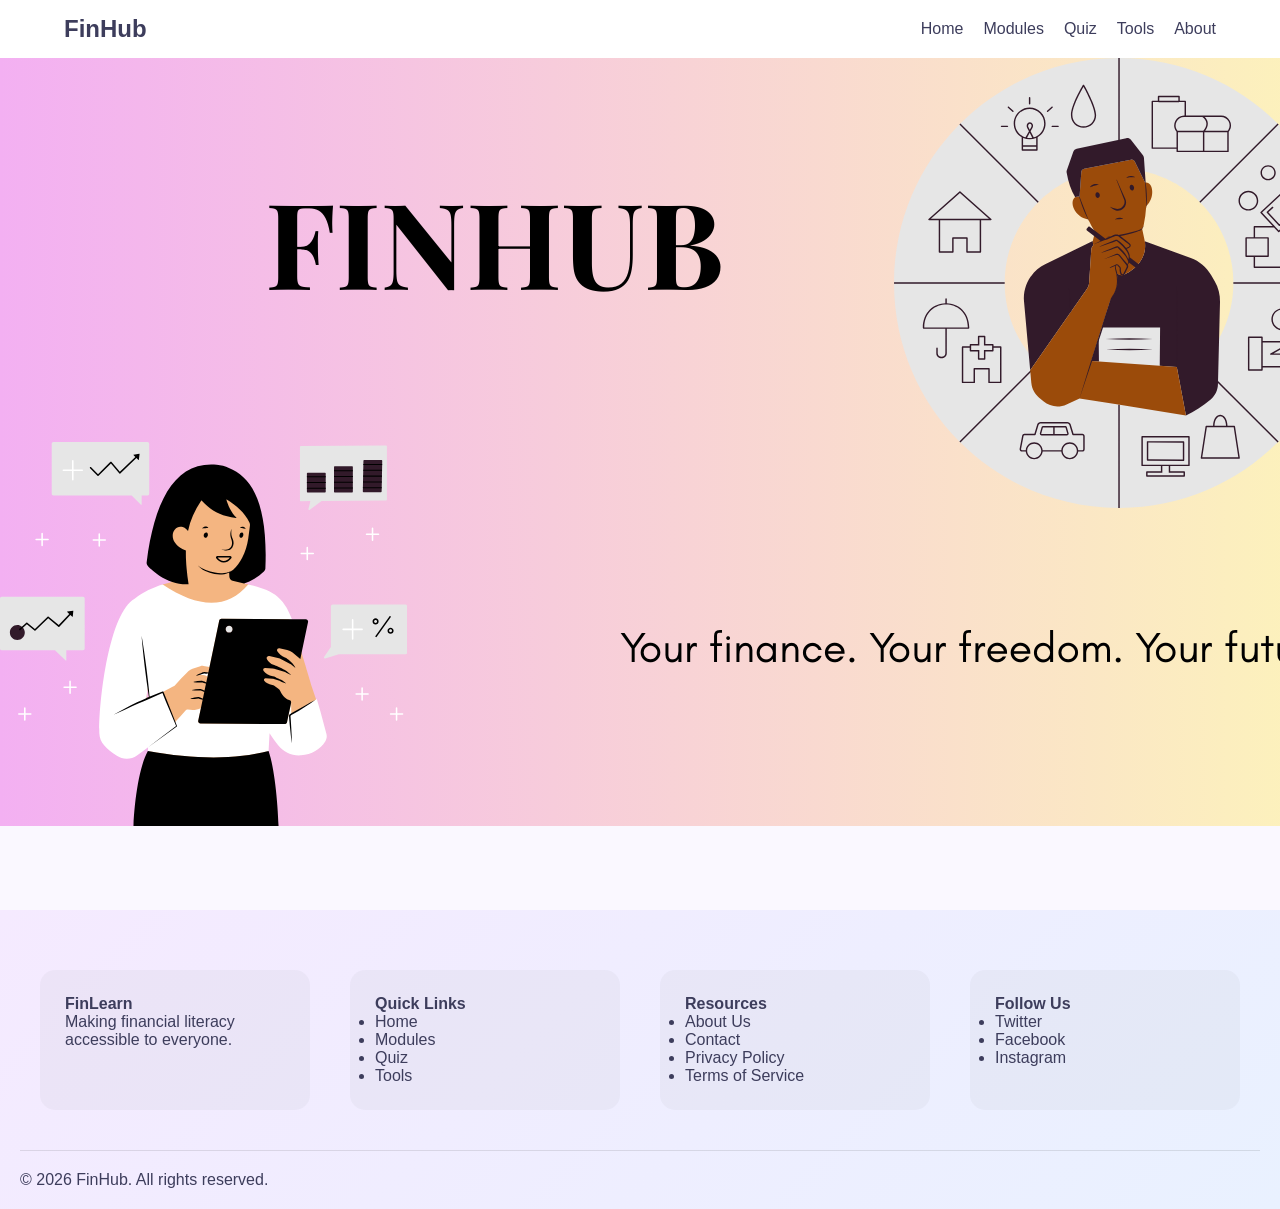
==== index.html @ acd79da4 "All new files" ====
<!doctype html>
<html lang="en">
  <head>
    <meta charset="UTF-8" />
    <meta name="viewport" content="width=device-width, initial-scale=1.0" />
    <title>FinHub</title>
    <link rel="stylesheet" href="styles.css" />
  </head>
  <body>
    <!-- NAVBAR -->
    <nav class="navbar">
      <div class="container">
        <div class="logo">FinHub</div>
        <ul class="nav-links">
          <li><a href="index.html">Home</a></li>
          <li><a href="modules.html">Modules</a></li>
          <li><a href="#">Quiz</a></li>
          <li><a href="#">Tools</a></li>
          <li><a href="about.html">About</a></li>
        </ul>
      </div>
    </nav>

    <!---Header image-->
    <img id="Head" src="FinHub header.png" alt="" />

    <!-- FOOTER -->
    <footer>
      <div class="footer-content">
        <div class="footer-section">
          <h4>FinLearn</h4>
          <p>Making financial literacy accessible to everyone.</p>
        </div>
        <div class="footer-section">
          <h4>Quick Links</h4>
          <ul>
            <li><a href="#">Home</a></li>
            <li><a href="#">Modules</a></li>
            <li><a href="#">Quiz</a></li>
            <li><a href="#">Tools</a></li>
          </ul>
        </div>
        <div class="footer-section">
          <h4>Resources</h4>
          <ul>
            <li><a href="#">About Us</a></li>
            <li><a href="#">Contact</a></li>
            <li><a href="#">Privacy Policy</a></li>
            <li><a href="#">Terms of Service</a></li>
          </ul>
        </div>
        <div class="footer-section">
          <h4>Follow Us</h4>
          <ul>
            <li><a href="#">Twitter</a></li>
            <li><a href="#">Facebook</a></li>
            <li><a href="#">Instagram</a></li>
          </ul>
        </div>
      </div>
      <div class="footer-bottom">
        <p>&copy; 2026 FinHub. All rights reserved.</p>
      </div>
    </footer>

    <script src="script.js"></script>
  </body>
</html>
---- styles.css ----
/* Reset */
* {
  margin: 0;
  padding: 0;
  box-sizing: border-box;
}

/* Base */
body {
  font-family: "Segoe UI", sans-serif;
  background: #faf8ff;
  color: #3d3d5c;
}
p {
  text-align: left;
}

ul {
  text-align: left;
}

/* Container */
.container {
  width: 90%;
  max-width: 1200px;
  margin: 0 auto;
}

/* Navbar */
.navbar {
  background: #fff;
  padding: 15px 0;
  box-shadow: 0 2px 5px rgba(0, 0, 0, 0.05);
}

.navbar .container {
  display: flex;
  justify-content: space-between;
  align-items: center;
}

.navbar .logo {
  font-weight: bold;
  font-size: 1.5rem;
}

.navbar .nav-links {
  list-style: none;
  display: flex;
  gap: 20px;
}

.navbar .nav-links a {
  text-decoration: none;
  color: #3d3d5c;
  font-weight: 500;
}

/* Hero */
.hero {
  background: linear-gradient(135deg, #f5eaff, #e9f1ff);
  text-align: center;
  padding: 120px 0;
}

.hero h1 {
  font-size: 3rem;
  margin-bottom: 15px;
}

.hero p {
  font-size: 1.2rem;
  margin-bottom: 20px;
}

/* Buttons */
.btn {
  border: none;
  padding: 10px 25px;
  border-radius: 25px;
  cursor: pointer;
  font-weight: bold;
  transition: 0.3s;
}

.btn.primary {
  background: #a78bfa;
  color: #fff;
}

.btn.primary:hover {
  background: #8b73f0;
}

.btn.secondary {
  background: #e9f1ff;
  color: #3d3d5c;
}

/* Sections */
section {
  padding: 80px 0;
}

section h2 {
  text-align: center;
  margin-bottom: 50px;
  font-size: 2rem;
}

/* Cards */
.steps,
.module-cards {
  display: flex;
  flex-wrap: wrap;
  gap: 20px;
  justify-content: center;
}

.step-card,
.module-card {
  background: #fff;
  border-radius: 18px;
  padding: 25px;
  flex: 1 1 250px;
  box-shadow: 0 10px 20px rgba(0, 0, 0, 0.05);
  text-align: center;
}

/* ===== SLIDER (FIXED) ===== */

/* Do NOT block scrolling globally */
.slider {
  height: 100vh;
  scroll-behavior: smooth;
}

/* Vertical */
.vertical {
  overflow-y: auto;
  scroll-snap-type: y mandatory;
}

/* Horizontal */
.horizontal {
  display: flex;
  overflow-x: auto;
  scroll-snap-type: x mandatory;
}

/* Slides */
.slide {
  height: 100vh;
  min-width: 100%;
  scroll-snap-align: start;
  display: flex;
  align-items: center;
  justify-content: center;
  font-size: 2rem;
  color: white;
}

.slide > div {
  max-width: 700px;
  padding: 20px;
  text-align: center;
}

.slide h2,
.slide h3 {
  margin-bottom: 12px;
}

.slide p {
  font-size: 1rem;
  line-height: 1.6;
}

.slide h4,
.slide h5 {
  font-size: 0.92rem;
  margin: 10px 0 6px;
}

.slide ul,
.slide li {
  font-size: 0.8rem;
  line-height: 1.4;
}

/* Colors */
.slide:nth-child(1) {
  background: #b2e7dd;
}
.slide:nth-child(2) {
  background: #a9d4f1;
}
.slide:nth-child(3) {
  background: #dfbfec;
}
/* Colors */
.slide:nth-child(4) {
  background: #b2e7dd;
}
.slide:nth-child(5) {
  background: #a9d4f1;
}
.slide:nth-child(6) {
  background: #dbecbf;
}
.slide:nth-child(7) {
  background: #ecd3bf;
}
.slide:nth-child(8) {
  background: #dfbfec;
}
.slide:nth-child(9) {
  background: #a8a2fc;
}
.slide:nth-child(10) {
  background: #fca2b1;
}
.slide:nth-child(11) {
  background: #cafca2;
}
/* Hide scrollbar */
.slider::-webkit-scrollbar {
  display: none;
}

/* Toggle button */
.toggle-btn {
  position: fixed;
  top: 20px;
  right: 20px;
  z-index: 10;
  padding: 10px 15px;
  background: black;
  color: white;
  border: none;
  cursor: pointer;
  border-radius: 5px;
}

/* ===== FOOTER (FIXED CONTRAST) ===== */

footer {
  background: linear-gradient(135deg, #f5eaff, #e9f1ff);
  color: #3d3d5c; /* FIXED */
  padding: 60px 20px 20px;
  margin-top: 80px;
}

.footer-content {
  display: grid;
  grid-template-columns: repeat(auto-fit, minmax(250px, 1fr));
  gap: 40px;
  max-width: 1200px;
  margin: 0 auto 40px;
}

.footer-section {
  background: rgba(0, 0, 0, 0.03);
  padding: 25px;
  border-radius: 15px;
}

.footer-section a {
  color: #3d3d5c;
  text-decoration: none;
}

.footer-bottom {
  text-align: center;
  border-top: 1px solid rgba(0, 0, 0, 0.1);
  padding-top: 20px;
}

/* Responsive */
@media (max-width: 768px) {
  .navbar .container {
    flex-direction: column;
    gap: 10px;
  }

  .footer-content {
    grid-template-columns: 1fr;
  }
}
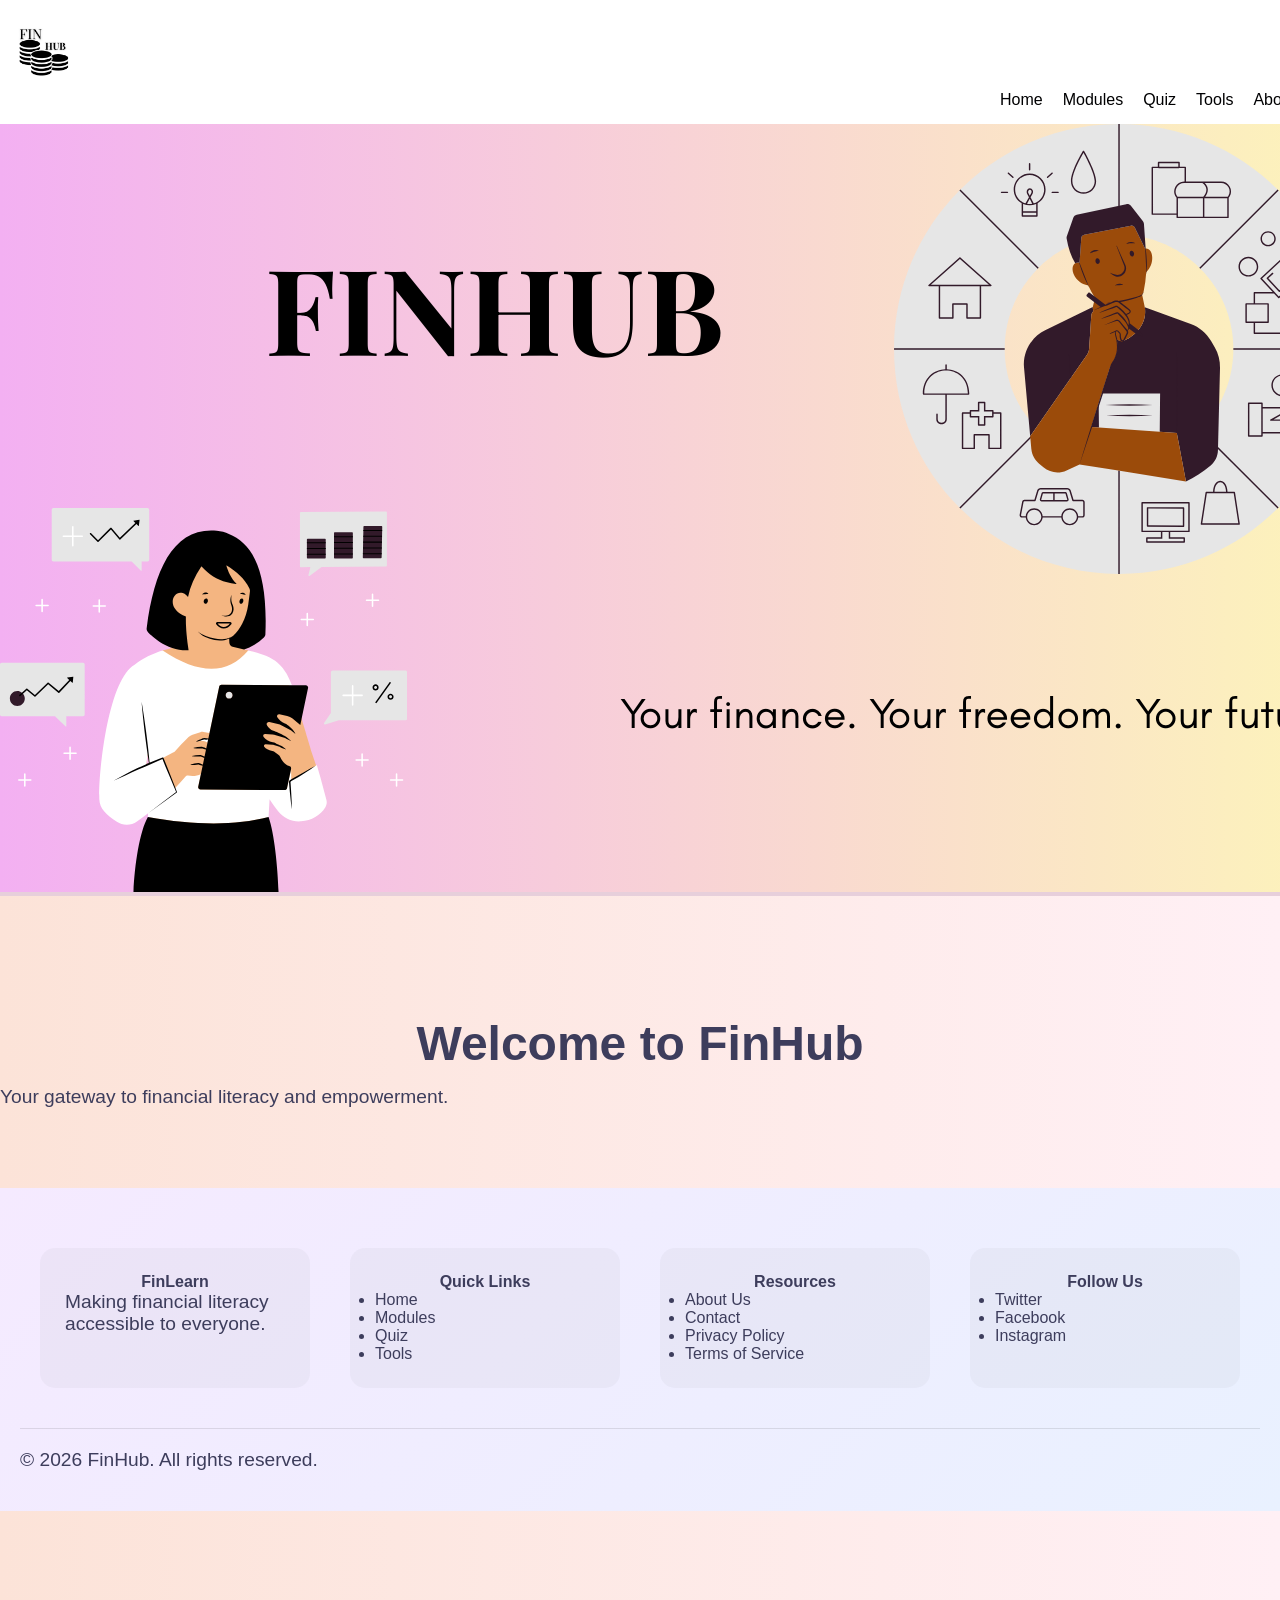
==== commit 5a538d05: "commit on this d" ====
--- a/index.html
+++ b/index.html
@@ -9,8 +9,10 @@
   <body>
     <!-- NAVBAR -->
     <nav class="navbar">
-      <div class="container">
-        <div class="logo">FinHub</div>
+      <div cla ss="container">
+        <div class="logo">
+          <img src="oi.png" alt="Logo" class="logo-image" />
+        </div>
         <ul class="nav-links">
           <li><a href="index.html">Home</a></li>
           <li><a href="modules.html">Modules</a></li>
@@ -23,6 +25,10 @@
 
     <!---Header image-->
     <img id="Head" src="FinHub header.png" alt="" />
+
+    <div class="hero">
+      <h1>Welcome to FinHub</h1>
+      <p>Your gateway to financial literacy and empowerment.</p>
 
     <!-- FOOTER -->
     <footer>
--- a/styles.css
+++ b/styles.css
@@ -8,7 +8,7 @@
 /* Base */
 body {
   font-family: "Segoe UI", sans-serif;
-  background: #faf8ff;
+  background: #e7cfdb;
   color: #3d3d5c;
 }
 p {
@@ -44,7 +44,14 @@
   font-size: 1.5rem;
 }
 
+.logo-image {
+  width: 70px;
+  height: 70px;
+  margin-left: 10px;
+}
 .navbar .nav-links {
+  margin-left: 1000px;
+
   list-style: none;
   display: flex;
   gap: 20px;
@@ -52,13 +59,13 @@
 
 .navbar .nav-links a {
   text-decoration: none;
-  color: #3d3d5c;
+  color: #000002;
   font-weight: 500;
 }
 
 /* Hero */
 .hero {
-  background: linear-gradient(135deg, #f5eaff, #e9f1ff);
+  background: linear-gradient(to right, #fce3d8, lavenderblush);
   text-align: center;
   padding: 120px 0;
 }
@@ -84,17 +91,17 @@
 }
 
 .btn.primary {
-  background: #a78bfa;
+  background: #da6dbe;
   color: #fff;
 }
 
 .btn.primary:hover {
-  background: #8b73f0;
+  background: #da6dbe;
 }
 
 .btn.secondary {
   background: #e9f1ff;
-  color: #3d3d5c;
+  color: #da6dbe;
 }
 
 /* Sections */
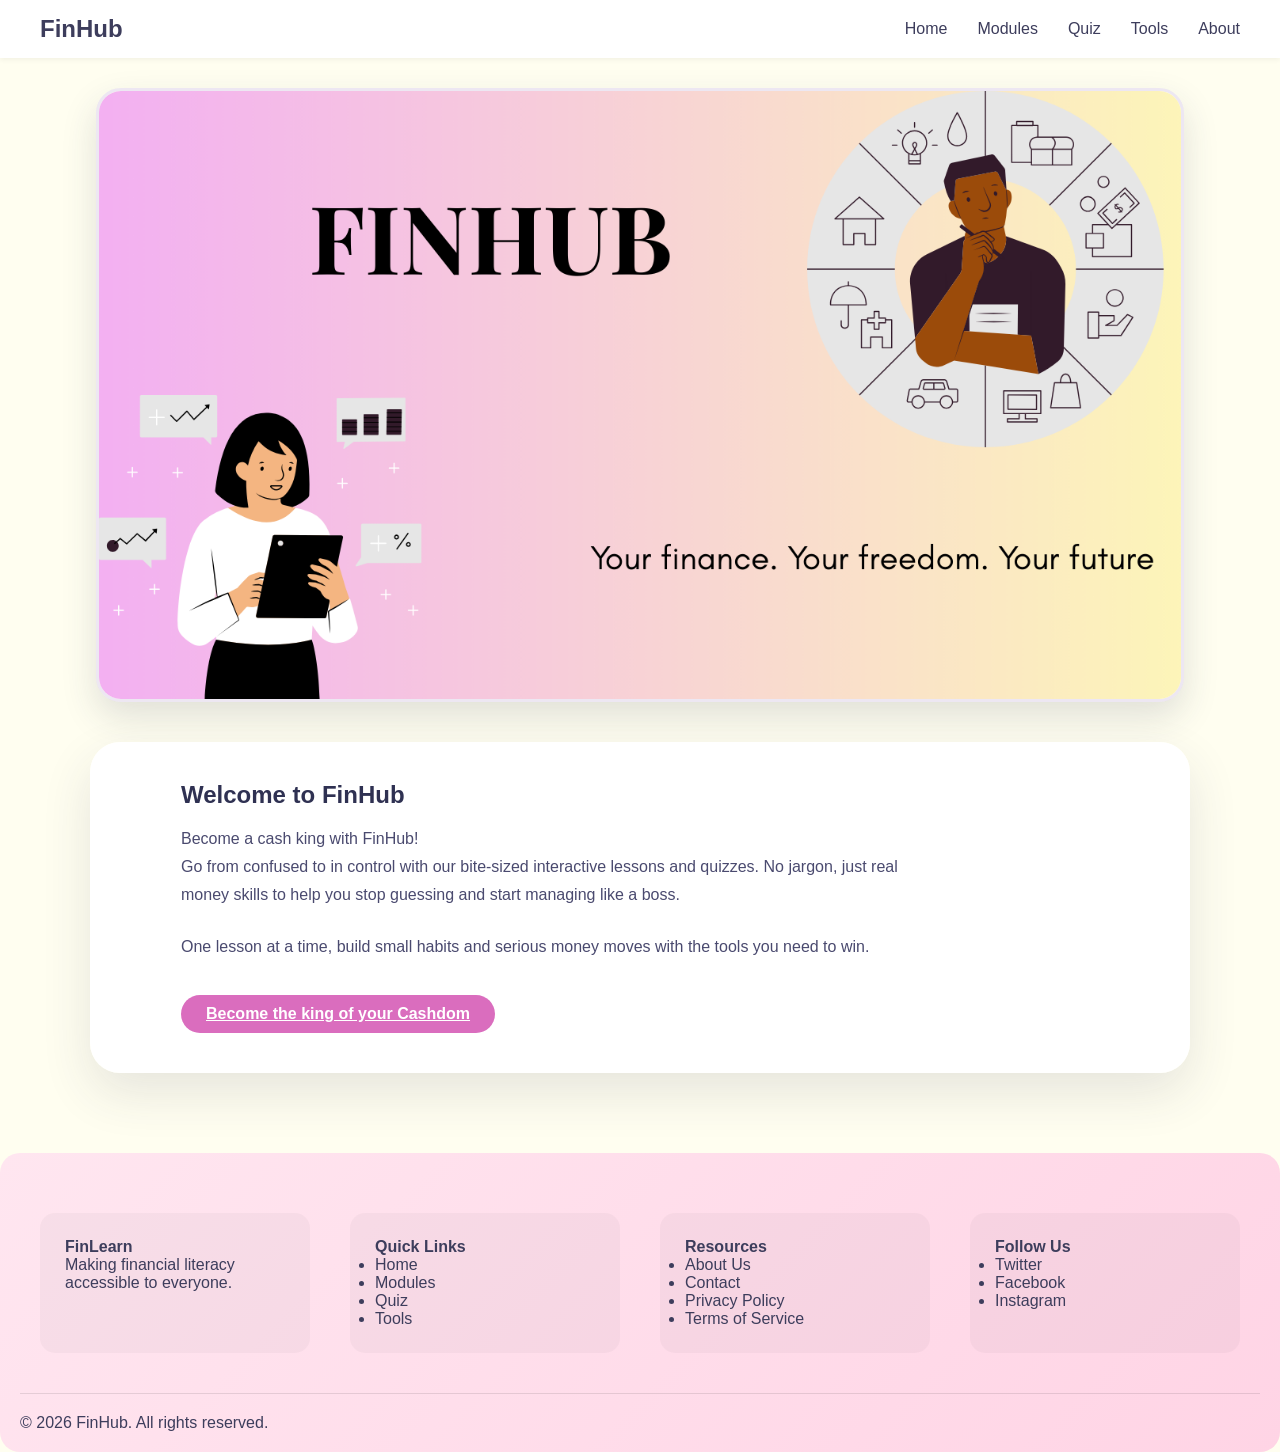
==== commit a472dcd9: "commit" ====
--- a/index.html
+++ b/index.html
@@ -9,10 +9,8 @@
   <body>
     <!-- NAVBAR -->
     <nav class="navbar">
-      <div cla ss="container">
-        <div class="logo">
-          <img src="oi.png" alt="Logo" class="logo-image" />
-        </div>
+      <div class="container">
+        <div class="logo">FinHub</div>
         <ul class="nav-links">
           <li><a href="index.html">Home</a></li>
           <li><a href="modules.html">Modules</a></li>
@@ -26,9 +24,26 @@
     <!---Header image-->
     <img id="Head" src="FinHub header.png" alt="" />
 
-    <div class="hero">
-      <h1>Welcome to FinHub</h1>
-      <p>Your gateway to financial literacy and empowerment.</p>
+    <section class="main-panel">
+      <div class="container">
+        <main>
+          <h1>Welcome to FinHub</h1>
+          <p>
+            Become a cash king with FinHub!<br />
+            Go from confused to in control with our bite-sized interactive
+            lessons and quizzes. No jargon, just real money skills to help you
+            stop guessing and start managing like a boss.
+          </p>
+          <p>
+            One lesson at a time, build small habits and serious money moves
+            with the tools you need to win.
+          </p>
+          <a href="modules.html" class="btn primary"
+            >Become the king of your Cashdom</a
+          >
+        </main>
+      </div>
+    </section>
 
     <!-- FOOTER -->
     <footer>
@@ -40,8 +55,8 @@
         <div class="footer-section">
           <h4>Quick Links</h4>
           <ul>
-            <li><a href="#">Home</a></li>
-            <li><a href="#">Modules</a></li>
+            <li><a href="index.html">Home</a></li>
+            <li><a href="modules.html">Modules</a></li>
             <li><a href="#">Quiz</a></li>
             <li><a href="#">Tools</a></li>
           </ul>
@@ -49,7 +64,7 @@
         <div class="footer-section">
           <h4>Resources</h4>
           <ul>
-            <li><a href="#">About Us</a></li>
+            <li><a href="about.html">About Us</a></li>
             <li><a href="#">Contact</a></li>
             <li><a href="#">Privacy Policy</a></li>
             <li><a href="#">Terms of Service</a></li>
--- a/styles.css
+++ b/styles.css
@@ -8,7 +8,7 @@
 /* Base */
 body {
   font-family: "Segoe UI", sans-serif;
-  background: #e7cfdb;
+  background: #fffef0;
   color: #3d3d5c;
 }
 p {
@@ -24,6 +24,7 @@
   width: 90%;
   max-width: 1200px;
   margin: 0 auto;
+  border-radius: 20px;
 }
 
 /* Navbar */
@@ -31,43 +32,165 @@
   background: #fff;
   padding: 15px 0;
   box-shadow: 0 2px 5px rgba(0, 0, 0, 0.05);
+  position: sticky;
+  top: 0;
+  z-index: 100;
 }
 
 .navbar .container {
   display: flex;
   justify-content: space-between;
   align-items: center;
+  width: 100%;
 }
 
 .navbar .logo {
   font-weight: bold;
   font-size: 1.5rem;
-}
-
-.logo-image {
-  width: 70px;
-  height: 70px;
-  margin-left: 10px;
-}
+  flex-shrink: 0;
+  display: flex;
+  align-items: center;
+}
+
 .navbar .nav-links {
-  margin-left: 1000px;
-
   list-style: none;
   display: flex;
-  gap: 20px;
+  gap: 30px;
+  align-items: center;
+  justify-content: flex-end;
+}
+
+.navbar .nav-links li {
+  display: flex;
+  align-items: center;
 }
 
 .navbar .nav-links a {
   text-decoration: none;
-  color: #000002;
+  color: #3d3d5c;
   font-weight: 500;
+  transition: color 0.3s;
+  white-space: nowrap;
+}
+
+.navbar .nav-links a:hover {
+  color: #a78bfa;
+}
+
+/* Header Image */
+#Head {
+  display: block;
+  margin: 30px auto;
+  max-width: 85%;
+  height: auto;
+  border-radius: 25px;
+  box-shadow: 0 15px 35px rgba(47, 51, 82, 0.15);
+  border: 3px solid rgba(167, 139, 250, 0.2);
+  transition: transform 0.3s ease, box-shadow 0.3s ease;
+}
+
+#Head:hover {
+  transform: scale(1.02);
+  box-shadow: 0 20px 45px rgba(47, 51, 82, 0.2);
 }
 
 /* Hero */
 .hero {
-  background: linear-gradient(to right, #fce3d8, lavenderblush);
+  background: linear-gradient(135deg, #fff9e6, #ffffe6);
   text-align: center;
   padding: 120px 0;
+  border-radius: 20px;
+  margin: 20px auto;
+}
+
+.hero h1 {
+  font-size: 3rem;
+  margin-bottom: 15px;
+}
+
+.hero p {
+  font-size: 1.2rem;
+  margin-bottom: 20px;
+}
+
+.main-panel {
+  background: rgba(255, 255, 255, 0.95);
+  border-radius: 30px;
+  box-shadow: 0 20px 50px rgba(47, 51, 82, 0.12);
+  margin: 40px auto;
+  padding: 40px;
+  max-width: 1100px;
+  backdrop-filter: blur(10px);
+}
+
+.main-panel .container {
+  padding: 0;
+}
+
+.main-panel h1,
+.main-panel h2 {
+  color: #2f3152;
+  margin-bottom: 1rem;
+  line-height: 1.1;
+}
+
+.main-panel p {
+  color: #4a4a6f;
+  line-height: 1.75;
+  max-width: 760px;
+  margin-bottom: 1.5rem;
+}
+
+.main-panel .btn {
+  display: inline-block;
+  margin-top: 10px;
+}
+
+.module-navigation {
+  text-align: center;
+  margin-top: 2rem;
+}
+
+.module-navigation h2 {
+  color: #2f3152;
+  margin-bottom: 1rem;
+  font-size: 2.2rem;
+}
+
+.module-navigation p {
+  color: #4a4a6f;
+  margin-bottom: 2rem;
+  font-size: 1.1rem;
+}
+
+.module-links ul {
+  list-style: none;
+  display: grid;
+  grid-template-columns: repeat(auto-fit, minmax(280px, 1fr));
+  gap: 1.5rem;
+  padding: 0;
+  margin: 0;
+}
+
+.module-link {
+  display: block;
+  background: linear-gradient(135deg, #fff9e6, #ffffe6);
+  color: #2f3152;
+  text-decoration: none;
+  padding: 1.5rem;
+  border-radius: 15px;
+  box-shadow: 0 8px 25px rgba(47, 51, 82, 0.1);
+  transition: all 0.3s ease;
+  font-weight: 600;
+  font-size: 1.1rem;
+  border: 2px solid transparent;
+}
+
+.module-link:hover {
+  transform: translateY(-5px);
+  box-shadow: 0 15px 35px rgba(47, 51, 82, 0.15);
+  border-color: #a78bfa;
+  background: linear-gradient(135deg, #f0f8ff, #fff9e6);
 }
 
 .hero h1 {
@@ -106,7 +229,8 @@
 
 /* Sections */
 section {
-  padding: 80px 0;
+  padding: 80px 20px;
+  border-radius: 20px;
 }
 
 section h2 {
@@ -127,7 +251,7 @@
 .step-card,
 .module-card {
   background: #fff;
-  border-radius: 18px;
+  border-radius: 25px;
   padding: 25px;
   flex: 1 1 250px;
   box-shadow: 0 10px 20px rgba(0, 0, 0, 0.05);
@@ -252,10 +376,11 @@
 /* ===== FOOTER (FIXED CONTRAST) ===== */
 
 footer {
-  background: linear-gradient(135deg, #f5eaff, #e9f1ff);
-  color: #3d3d5c; /* FIXED */
+  background: linear-gradient(135deg, #ffe6f0, #ffd4e5);
+  color: #3d3d5c;
   padding: 60px 20px 20px;
   margin-top: 80px;
+  border-radius: 20px;
 }
 
 .footer-content {
@@ -286,8 +411,28 @@
 /* Responsive */
 @media (max-width: 768px) {
   .navbar .container {
-    flex-direction: column;
-    gap: 10px;
+    flex-direction: row;
+    justify-content: space-between;
+    align-items: center;
+  }
+
+  .navbar .logo {
+    font-size: 1.2rem;
+  }
+
+  .navbar .nav-links {
+    gap: 15px;
+    font-size: 0.9rem;
+  }
+
+  .module-links ul {
+    grid-template-columns: 1fr;
+    gap: 1rem;
+  }
+
+  .module-link {
+    padding: 1.2rem;
+    font-size: 1rem;
   }
 
   .footer-content {
